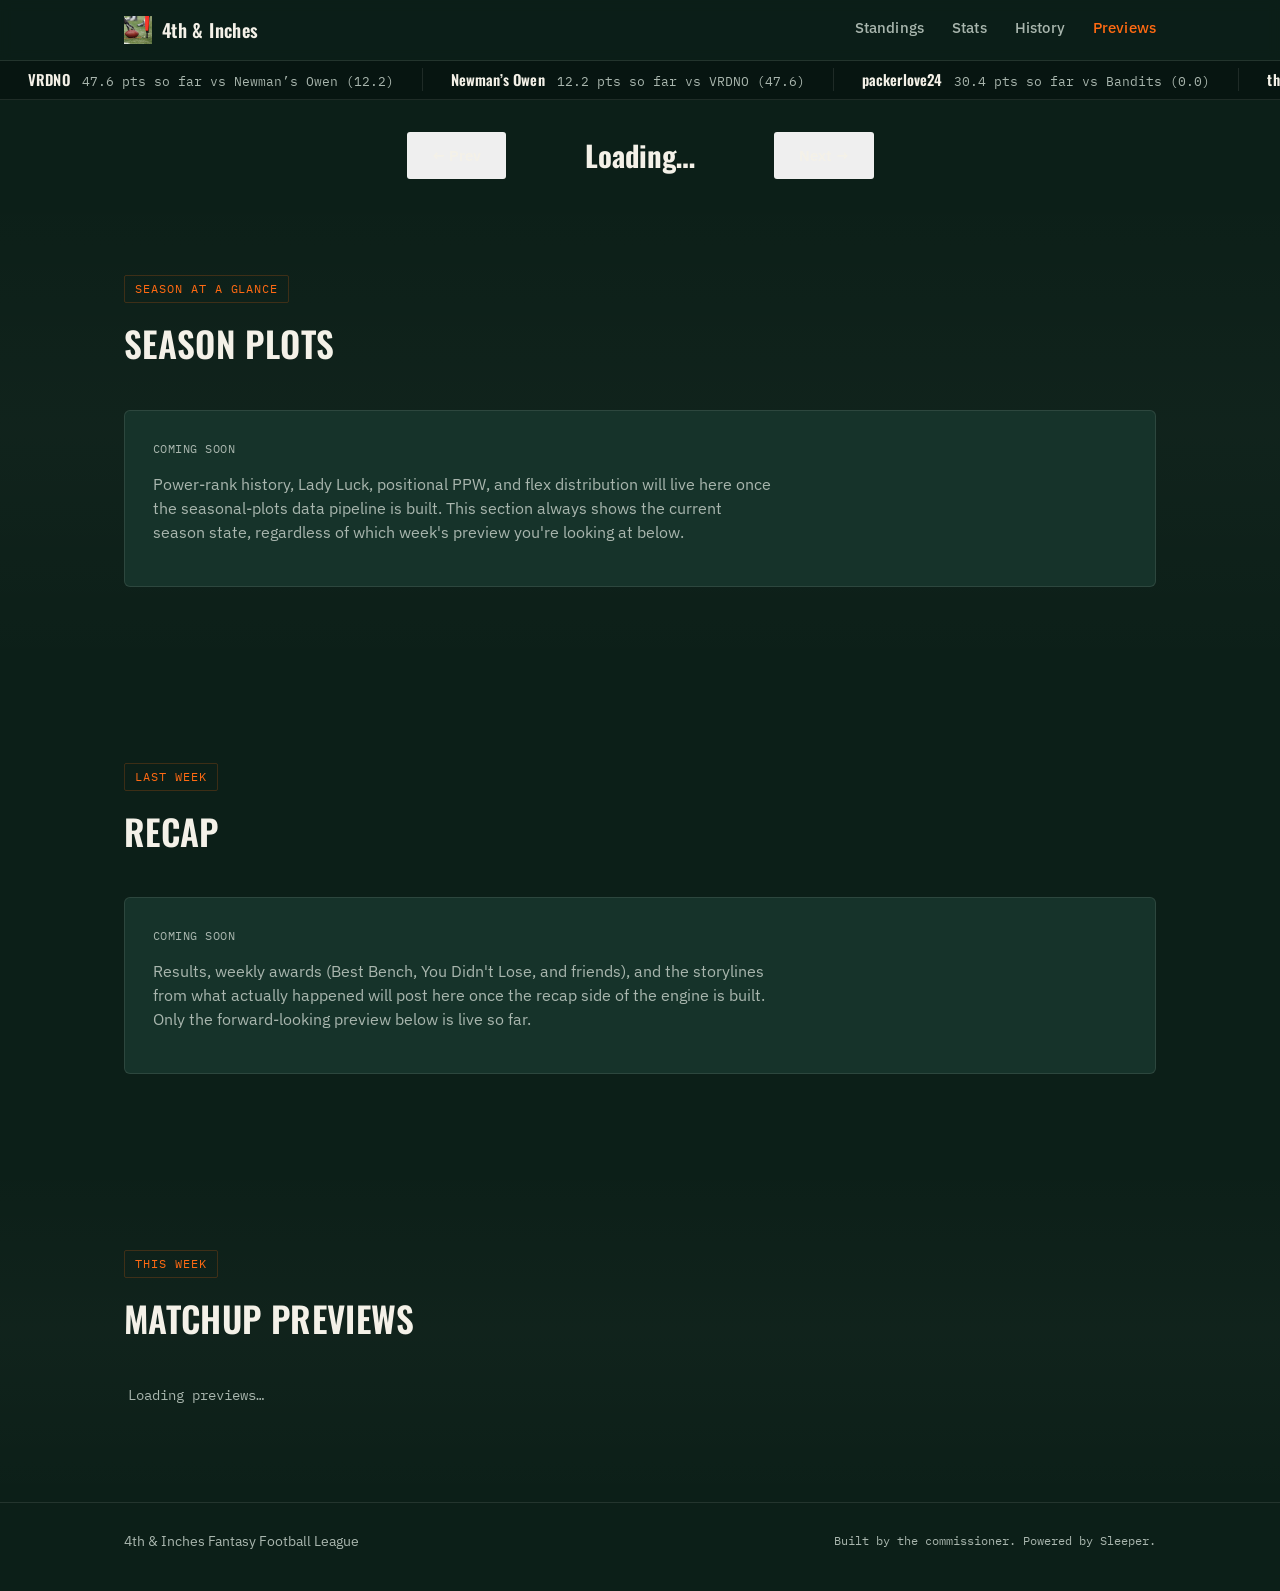
==== recaps.html @ 7edda004 "Add files via upload" ====
<!DOCTYPE html>
<html lang="en">
<head>
<meta charset="UTF-8">
<meta name="viewport" content="width=device-width, initial-scale=1.0">
<title>Recaps & Previews — 4th and Inches</title>
<meta name="description" content="Weekly matchup previews for the 4th and Inches fantasy football league.">
<link rel="preconnect" href="https://fonts.googleapis.com">
<link rel="preconnect" href="https://fonts.gstatic.com" crossorigin>
<link href="https://fonts.googleapis.com/css2?family=Oswald:wght@500;600;700&family=IBM+Plex+Sans:wght@400;500;600&family=IBM+Plex+Mono:wght@400;500;600&display=swap" rel="stylesheet">
<link rel="stylesheet" href="style.css">
</head>
<body>

<div class="sticky-top">
  <header class="site-header">
    <div class="wrap header-row">
      <a class="wordmark" href="index.html">
        <img src="assets/logo.png" alt="4th and Inches logo" class="logo" onerror="this.style.display='none'">
        <span>4th &amp; Inches</span>
      </a>
      <nav class="primary-nav">
        <a href="index.html#standings">Standings</a>
        <a href="index.html#stats">Stats</a>
        <a href="index.html#history">History</a>
        <a href="recaps.html" class="nav-current">Previews</a>
      </nav>
    </div>
  </header>

  <div class="feed-ticker" id="feed-ticker" aria-label="Live league feed">
    <div class="feed-ticker-track" id="feed-ticker-track">
      <span class="feed-ticker-loading">Loading feed&hellip;</span>
    </div>
  </div>
</div>

<main id="top">

  <!-- WEEK NAV -->
  <section class="block recap-hero">
    <div class="wrap">
      <div class="week-nav">
        <button class="btn btn-ghost" id="prev-week-btn" type="button">&larr; Prev</button>
        <h1 id="week-heading">Loading&hellip;</h1>
        <button class="btn btn-ghost" id="next-week-btn" type="button">Next &rarr;</button>
      </div>
    </div>
  </section>

  <!-- SEASON AT A GLANCE (plots) -->
  <section id="season-plots" class="block block-alt">
    <div class="wrap">
      <div class="section-head">
        <span class="down-tag">SEASON AT A GLANCE</span>
        <h2>Season Plots</h2>
      </div>
      <div class="card placeholder-card">
        <p class="placeholder-kicker">Coming soon</p>
        <p>Power-rank history, Lady Luck, positional PPW, and flex distribution will live here once the seasonal-plots data pipeline is built. This section always shows the current season state, regardless of which week's preview you're looking at below.</p>
      </div>
    </div>
  </section>

  <!-- RECAP (last week) -->
  <section id="recap" class="block">
    <div class="wrap">
      <div class="section-head">
        <span class="down-tag">LAST WEEK</span>
        <h2>Recap</h2>
      </div>
      <div class="card placeholder-card">
        <p class="placeholder-kicker">Coming soon</p>
        <p>Results, weekly awards (Best Bench, You Didn't Lose, and friends), and the storylines from what actually happened will post here once the recap side of the engine is built. Only the forward-looking preview below is live so far.</p>
      </div>
    </div>
  </section>

  <!-- PREVIEW (this week) -->
  <section id="preview" class="block block-alt">
    <div class="wrap">
      <div class="section-head">
        <span class="down-tag">THIS WEEK</span>
        <h2>Matchup Previews</h2>
      </div>
      <div id="preview-list">
        <p class="loading-msg">Loading previews&hellip;</p>
      </div>
    </div>
  </section>

</main>

<footer class="site-footer">
  <div class="wrap footer-row">
    <span>4th &amp; Inches Fantasy Football League</span>
    <span class="footer-dim">Built by the commissioner. Powered by Sleeper.</span>
  </div>
</footer>

<script src="script.js"></script>
<script src="recaps.js"></script>
</body>
</html>
---- style.css ----
/* ---------------------------------------------------
   4th & Inches — design tokens
   Field at dusk + hi-vis chain marker + brass trophy accent
--------------------------------------------------- */
:root {
  --field:       #0c1f18;
  --field-light: #16332a;
  --field-line:  rgba(244, 241, 232, 0.10);
  --chalk:       #f4f1e8;
  --chalk-dim:   #a9b6ae;
  --marker:      #ff6a13;
  --marker-dim:  #ff6a1333;
  --brass:       #c9a227;

  --font-display: "Oswald", sans-serif;
  --font-body:    "IBM Plex Sans", sans-serif;
  --font-mono:    "IBM Plex Mono", monospace;

  --wrap: 1080px;
}

* { box-sizing: border-box; }

html { scroll-behavior: smooth; }

@media (prefers-reduced-motion: reduce) {
  html { scroll-behavior: auto; }
  * { animation-duration: 0.001ms !important; animation-iteration-count: 1 !important; transition-duration: 0.001ms !important; }
}

body {
  margin: 0;
  background: var(--field);
  color: var(--chalk);
  font-family: var(--font-body);
  line-height: 1.5;
  -webkit-font-smoothing: antialiased;
}

a { color: inherit; }

.wrap {
  max-width: var(--wrap);
  margin: 0 auto;
  padding: 0 24px;
}

/* ---------- header ---------- */
.sticky-top {
  position: sticky;
  top: 0;
  z-index: 10;
}

.site-header {
  background: rgba(12, 31, 24, 0.88);
  backdrop-filter: blur(6px);
  border-bottom: 1px solid var(--field-line);
}

.feed-ticker {
  background: rgba(8, 22, 17, 0.95);
  backdrop-filter: blur(6px);
  border-bottom: 1px solid var(--field-line);
  overflow: hidden;
  white-space: nowrap;
  padding: 7px 0;
}

.feed-ticker-track {
  display: inline-flex;
  align-items: center;
  animation: feed-ticker-scroll var(--ticker-duration, 40s) linear infinite;
  will-change: transform;
}

.feed-ticker:hover .feed-ticker-track {
  animation-play-state: paused;
}

@keyframes feed-ticker-scroll {
  from { transform: translateX(0); }
  to   { transform: translateX(-50%); }
}

.feed-ticker-item {
  display: inline-block;
  font-family: var(--font-mono);
  font-size: 0.8rem;
  color: var(--chalk-dim);
  padding: 0 28px;
  border-right: 1px solid var(--field-line);
}

.feed-ticker-item .feed-pos {
  font-size: 0.66rem;
  padding: 0 4px;
  margin: 0 3px;
}

.feed-ticker-item .feed-team {
  font-family: var(--font-display);
  font-weight: 600;
  color: var(--chalk);
  margin-right: 4px;
}

.feed-ticker-item .feed-faab,
.feed-ticker-item .feed-remark {
  margin-left: 6px;
}

.feed-ticker-loading {
  font-family: var(--font-mono);
  font-size: 0.8rem;
  color: var(--chalk-dim);
  padding: 0 28px;
}

.header-row {
  display: flex;
  align-items: center;
  justify-content: space-between;
  padding-top: 16px;
  padding-bottom: 16px;
}

.wordmark {
  display: flex;
  align-items: center;
  gap: 10px;
  font-family: var(--font-display);
  font-weight: 600;
  font-size: 1.15rem;
  letter-spacing: 0.02em;
  text-decoration: none;
  color: var(--chalk);
}

.logo {
  height: 28px;
  width: auto;
  display: block;
}

.primary-nav {
  display: flex;
  gap: 28px;
}

.primary-nav a {
  text-decoration: none;
  color: var(--chalk-dim);
  font-size: 0.92rem;
  font-weight: 500;
  letter-spacing: 0.01em;
  position: relative;
  padding-bottom: 4px;
  transition: color 0.15s ease;
}

.primary-nav a:hover { color: var(--chalk); }

.primary-nav a::after {
  content: "";
  position: absolute;
  left: 0;
  bottom: 0;
  width: 0;
  height: 2px;
  background: var(--marker);
  transition: width 0.2s ease;
}

.primary-nav a:hover::after { width: 100%; }

/* ---------- hero ---------- */
.hero {
  padding-top: 96px;
  padding-bottom: 0;
  position: relative;
  background:
    radial-gradient(ellipse 900px 500px at 15% -10%, var(--field-light) 0%, transparent 60%);
}

.hero-inner {
  padding-bottom: 72px;
}

.eyebrow {
  font-family: var(--font-mono);
  font-size: 0.8rem;
  letter-spacing: 0.08em;
  text-transform: uppercase;
  color: var(--marker);
  margin: 0 0 20px;
}

.hero-title {
  font-family: var(--font-display);
  font-weight: 700;
  text-transform: uppercase;
  font-size: clamp(2.6rem, 6vw, 5rem);
  line-height: 1.02;
  letter-spacing: 0.005em;
  margin: 0 0 28px;
  max-width: 11ch;
}

.hero-sub {
  max-width: 46ch;
  font-size: 1.08rem;
  color: var(--chalk-dim);
  margin: 0 0 36px;
}

.hero-actions {
  display: flex;
  gap: 14px;
  flex-wrap: wrap;
}

.btn {
  display: inline-block;
  font-family: var(--font-body);
  font-weight: 600;
  font-size: 0.92rem;
  text-decoration: none;
  padding: 13px 24px;
  border-radius: 3px;
  transition: transform 0.15s ease, background 0.15s ease, border-color 0.15s ease;
}

.btn-primary {
  background: var(--marker);
  color: #14140f;
}

.btn-primary:hover {
  transform: translateY(-1px);
  background: #ff7c30;
}

.btn-ghost {
  border: 1px solid var(--field-line);
  color: var(--chalk);
}

.btn-ghost:hover {
  border-color: var(--marker);
}

/* ---------- signature: the measuring chain ---------- */
.chain {
  padding: 0 0 0;
  border-top: 1px solid var(--field-line);
}

.chain-track {
  position: relative;
  height: 64px;
  max-width: var(--wrap);
  margin: 0 auto;
  padding: 0 24px;
}

.chain-track::before {
  content: "";
  position: absolute;
  left: 24px;
  right: 24px;
  top: 32px;
  height: 1px;
  background: var(--field-line);
}

.chain-fill {
  position: absolute;
  left: 24px;
  top: 32px;
  height: 1px;
  background: var(--marker);
  width: 0%;
  animation: chainPull 1.4s cubic-bezier(.2,.7,.2,1) 0.2s forwards;
}

@keyframes chainPull {
  to { width: 76%; }
}

.chain-tick {
  position: absolute;
  top: 24px;
  width: 1px;
  height: 16px;
  background: var(--field-line);
  transform: translateX(-24px);
}

.chain-marker {
  position: absolute;
  top: 14px;
  transform: translate(calc(-24px - 50%), 0);
  display: flex;
  flex-direction: column;
  align-items: center;
}

.chain-marker::before {
  content: "";
  width: 9px;
  height: 9px;
  border-radius: 50%;
  background: var(--marker);
  box-shadow: 0 0 0 4px var(--marker-dim);
}

.chain-marker-label {
  margin-top: 8px;
  font-family: var(--font-mono);
  font-size: 0.68rem;
  letter-spacing: 0.06em;
  color: var(--marker);
  white-space: nowrap;
}

/* ---------- vitals strip ---------- */
.vitals {
  border-top: 1px solid var(--field-line);
  border-bottom: 1px solid var(--field-line);
  background: var(--field-light);
}

.vitals-grid {
  display: grid;
  grid-template-columns: repeat(4, 1fr);
  gap: 24px;
  padding: 40px 24px;
  text-align: center;
}

.vital {
  display: flex;
  flex-direction: column;
  gap: 6px;
}

.vital-num {
  font-family: var(--font-display);
  font-size: clamp(1.8rem, 4vw, 2.6rem);
  font-weight: 600;
  color: var(--brass);
}

.vital-label {
  font-family: var(--font-mono);
  font-size: 0.72rem;
  letter-spacing: 0.08em;
  text-transform: uppercase;
  color: var(--chalk-dim);
}

/* ---------- section blocks ---------- */
.block {
  padding: 88px 0;
}

.block-alt {
  background: linear-gradient(180deg, transparent, rgba(244,241,232,0.02), transparent);
}

.section-head {
  margin-bottom: 40px;
}

.down-tag {
  display: inline-block;
  font-family: var(--font-mono);
  font-size: 0.75rem;
  letter-spacing: 0.08em;
  color: var(--marker);
  border: 1px solid var(--marker-dim);
  padding: 4px 10px;
  border-radius: 2px;
  margin-bottom: 14px;
}

.section-head h2 {
  font-family: var(--font-display);
  font-weight: 600;
  text-transform: uppercase;
  font-size: clamp(1.6rem, 3vw, 2.2rem);
  margin: 0;
  letter-spacing: 0.01em;
}

.card {
  background: var(--field-light);
  border: 1px solid var(--field-line);
  border-radius: 6px;
  padding: 28px;
}

.placeholder-card p {
  color: var(--chalk-dim);
  margin: 0 0 14px;
  max-width: 62ch;
}

.placeholder-kicker {
  font-family: var(--font-mono);
  font-size: 0.78rem;
  letter-spacing: 0.04em;
  color: var(--brass);
  margin: 0 0 12px;
  text-transform: uppercase;
}

.snippet {
  display: inline-block;
  font-family: var(--font-mono);
  font-size: 0.82rem;
  background: rgba(0,0,0,0.25);
  border: 1px solid var(--field-line);
  padding: 8px 12px;
  border-radius: 4px;
  color: var(--chalk-dim);
}

.stat-grid {
  display: grid;
  grid-template-columns: repeat(4, 1fr);
  gap: 16px;
}

.stat-grid .card {
  padding: 22px;
}

.placeholder-value {
  font-family: var(--font-mono);
  font-size: 1.4rem;
  color: var(--chalk-dim);
  margin: 0;
}

.stat-list {
  margin: 0;
  padding-left: 1.4em;
  display: flex;
  flex-direction: column;
  gap: 8px;
}

.stat-list li {
  font-size: 0.86rem;
  line-height: 1.4;
  color: var(--chalk-dim);
  font-family: var(--font-mono);
}

.stat-list li::marker {
  color: var(--brass);
  font-weight: 600;
}

.stat-headline {
  color: var(--chalk);
  font-weight: 700;
}

.stat-list-loading {
  list-style: none;
  color: var(--chalk-dim);
}

.stat-list-plain {
  list-style: none;
  padding-left: 0;
}

.hint {
  margin-top: 24px;
  font-size: 0.9rem;
  color: var(--chalk-dim);
}

.ticker-card {
  margin-top: 16px;
}

.ticker-head {
  display: flex;
  align-items: flex-start;
  justify-content: space-between;
  gap: 16px;
}

.ticker-head .placeholder-kicker {
  margin-bottom: 0;
}

/* ---------- play clock (fact ticker countdown) ---------- */
.play-clock {
  display: flex;
  flex-direction: column;
  align-items: flex-end;
  gap: 6px;
  flex-shrink: 0;
  padding-top: 1px;
}

.play-clock-digit {
  font-family: var(--font-mono);
  font-weight: 700;
  font-size: 1rem;
  line-height: 1;
  color: var(--marker);
  background: rgba(0, 0, 0, 0.35);
  border: 1px solid var(--marker-dim);
  border-radius: 4px;
  padding: 4px 9px;
  min-width: 1.4em;
  text-align: center;
  font-variant-numeric: tabular-nums;
  text-shadow: 0 0 8px var(--marker-dim);
  transition: transform 0.15s ease, box-shadow 0.15s ease, color 0.15s ease, border-color 0.15s ease;
}

.play-clock-bar-track {
  width: 56px;
  height: 3px;
  border-radius: 2px;
  background: var(--field-line);
  overflow: hidden;
}

.play-clock-bar-fill {
  display: block;
  height: 100%;
  width: 100%;
  background: var(--marker);
  transform-origin: left center;
  transform: scaleX(1);
}

/* brief "snap" flash the instant the clock hits zero */
.play-clock.is-kicking .play-clock-digit {
  transform: translateY(-2px) scale(1.1);
  box-shadow: 0 0 14px var(--marker);
  color: var(--brass);
  border-color: var(--brass);
}

@media (prefers-reduced-motion: reduce) {
  .play-clock-bar-fill { transition: none !important; }
  .play-clock-digit { transition: none !important; }
}

.ticker-text {
  min-height: 3.2em;
  margin: 0;
  font-size: 1rem;
  line-height: 1.5;
  color: var(--chalk);
  opacity: 1;
  transform: translateY(0);
  transition: opacity 0.35s ease, transform 0.35s ease;
}

.ticker-text.is-swapping {
  opacity: 0;
  transform: translateY(6px);
}

/* ---------- live feed (shared name/position/badge styles; layout now
   handled by the ticker rules above the header CSS) ---------- */
.feed-team {
  font-family: var(--font-display);
  font-weight: 600;
  font-size: 0.92rem;
  letter-spacing: 0.01em;
}

.feed-pos {
  font-family: var(--font-mono);
  font-size: 0.68rem;
  letter-spacing: 0.03em;
  color: var(--brass);
  border: 1px solid var(--field-line);
  border-radius: 2px;
  padding: 1px 5px;
  margin-right: 4px;
}

.feed-faab {
  font-family: var(--font-mono);
  font-size: 0.78rem;
  color: var(--marker);
  margin-left: 4px;
}

.feed-remark {
  display: inline-block;
  font-family: var(--font-mono);
  font-size: 0.68rem;
  letter-spacing: 0.03em;
  text-transform: uppercase;
  border-radius: 2px;
  padding: 1px 6px;
  margin-left: 6px;
  border: 1px solid var(--field-line);
  color: var(--chalk-dim);
}

/* ---------- lifetime standings ---------- */
.lifetime-card {
  margin-top: 16px;
  padding: 24px;
  overflow-x: auto;
}

.lifetime-head {
  display: flex;
  align-items: center;
  justify-content: space-between;
  gap: 16px;
  flex-wrap: wrap;
  margin-bottom: 12px;
}

.lifetime-head .placeholder-kicker {
  margin-bottom: 0;
}

.lifetime-toggle {
  display: flex;
  align-items: center;
  gap: 8px;
  cursor: pointer;
  user-select: none;
  flex-shrink: 0;
}

.lifetime-toggle input {
  position: absolute;
  opacity: 0;
  width: 0;
  height: 0;
}

.lifetime-toggle-track {
  width: 34px;
  height: 18px;
  border-radius: 10px;
  background: var(--field-line);
  position: relative;
  transition: background 0.2s ease;
  flex-shrink: 0;
}

.lifetime-toggle-thumb {
  position: absolute;
  top: 2px;
  left: 2px;
  width: 14px;
  height: 14px;
  border-radius: 50%;
  background: var(--chalk-dim);
  transition: transform 0.2s ease, background 0.2s ease;
}

.lifetime-toggle input:checked ~ .lifetime-toggle-track {
  background: var(--marker-dim);
}

.lifetime-toggle input:checked ~ .lifetime-toggle-track .lifetime-toggle-thumb {
  transform: translateX(16px);
  background: var(--marker);
}

.lifetime-toggle-label {
  font-family: var(--font-mono);
  font-size: 0.72rem;
  letter-spacing: 0.04em;
  text-transform: uppercase;
  color: var(--chalk-dim);
}

.lifetime-real-table {
  width: 100%;
  border-collapse: collapse;
  min-width: 1080px;
}

.lifetime-real-table thead th {
  text-align: left;
  font-family: var(--font-mono);
  font-size: 0.66rem;
  letter-spacing: 0.05em;
  text-transform: uppercase;
  color: var(--chalk-dim);
  padding: 8px 10px;
  border-bottom: 1px solid var(--field-line);
  white-space: nowrap;
  cursor: pointer;
  user-select: none;
  transition: color 0.15s ease;
}

.lifetime-real-table thead th:hover {
  color: var(--chalk);
}

.lifetime-real-table thead th.lifetime-sorted {
  color: var(--marker);
}

.lifetime-real-table tbody tr {
  border-bottom: 1px solid var(--field-line);
  transition: background 0.15s ease;
}

.lifetime-real-table tbody tr:hover {
  background: rgba(244, 241, 232, 0.03);
}

.lifetime-real-table td {
  padding: 10px;
  vertical-align: top;
  font-size: 0.84rem;
  white-space: nowrap;
}

.lifetime-numeric {
  font-family: var(--font-mono);
}

.lifetime-trophy {
  letter-spacing: 1px;
}

.lifetime-inactive td {
  color: var(--chalk-dim);
}

.streak-W {
  color: var(--marker);
  font-weight: 600;
}

.streak-L {
  color: var(--chalk-dim);
}

/* ---------- championship history table ---------- */
.champs-card {
  padding: 24px;
  overflow-x: auto;
}

.loading-msg {
  color: var(--chalk-dim);
  font-family: var(--font-mono);
  font-size: 0.88rem;
  margin: 8px 4px;
}

.champs-real-table {
  width: 100%;
  border-collapse: collapse;
  min-width: 560px;
}

.champs-real-table thead th {
  text-align: left;
  font-family: var(--font-mono);
  font-size: 0.72rem;
  letter-spacing: 0.06em;
  text-transform: uppercase;
  color: var(--chalk-dim);
  padding: 10px 14px;
  border-bottom: 1px solid var(--field-line);
}

.champs-real-table tbody tr {
  border-bottom: 1px solid var(--field-line);
  transition: background 0.15s ease;
}

.champs-real-table tbody tr:hover {
  background: rgba(244, 241, 232, 0.03);
}

.champs-real-table td {
  padding: 14px;
  vertical-align: top;
}

.champs-season {
  font-family: var(--font-display);
  font-weight: 600;
  font-size: 1.05rem;
  color: var(--brass);
  white-space: nowrap;
}

.champs-cell {
  min-width: 150px;
}

.champs-place-icon {
  margin-right: 6px;
}

.champs-team {
  font-weight: 500;
}

.champs-manager {
  display: block;
  font-family: var(--font-mono);
  font-size: 0.76rem;
  color: var(--chalk-dim);
  margin-top: 2px;
}

/* ---------- live standings table ---------- */
.standings-card {
  padding: 24px;
  overflow-x: auto;
}

.standings-note {
  color: var(--marker);
  margin-bottom: 16px;
}

.standings-real-table {
  width: 100%;
  border-collapse: collapse;
  min-width: 920px;
}

.standings-real-table thead th {
  text-align: left;
  font-family: var(--font-mono);
  font-size: 0.72rem;
  letter-spacing: 0.06em;
  text-transform: uppercase;
  color: var(--chalk-dim);
  padding: 10px 14px;
  border-bottom: 1px solid var(--field-line);
  cursor: pointer;
  user-select: none;
  transition: color 0.15s ease;
}

.standings-real-table thead th:hover {
  color: var(--chalk);
}

.standings-real-table thead th.standings-sorted {
  color: var(--marker);
}

.standings-real-table tbody tr {
  border-bottom: 1px solid var(--field-line);
  transition: background 0.15s ease;
}

.standings-real-table tbody tr:hover {
  background: rgba(244, 241, 232, 0.03);
}

.standings-real-table td {
  padding: 14px;
  vertical-align: top;
}

.standings-rank {
  font-family: var(--font-display);
  font-weight: 600;
  color: var(--brass);
}

.standings-team {
  font-weight: 500;
  display: block;
}

.standings-team-cell {
  display: flex;
  align-items: center;
  gap: 10px;
}

.standings-team-text {
  display: flex;
  flex-direction: column;
}

.standings-avatar {
  width: 28px;
  height: 28px;
  border-radius: 50%;
  object-fit: cover;
  flex-shrink: 0;
  background: var(--field);
  border: 1px solid var(--field-line);
}

.standings-avatar-empty {
  display: inline-block;
  background: var(--field);
  border: 1px solid var(--field-line);
}

.standings-manager {
  display: block;
  font-family: var(--font-mono);
  font-size: 0.76rem;
  color: var(--chalk-dim);
  margin-top: 2px;
}

.standings-record,
.standings-pts {
  font-family: var(--font-mono);
  white-space: nowrap;
}

/* ---------- footer ---------- */
.site-footer {
  border-top: 1px solid var(--field-line);
  padding: 28px 0 40px;
}

.footer-row {
  display: flex;
  justify-content: space-between;
  flex-wrap: wrap;
  gap: 8px;
  font-size: 0.85rem;
  color: var(--chalk-dim);
}

.footer-dim {
  font-family: var(--font-mono);
  font-size: 0.78rem;
}

/* ---------- responsive ---------- */
@media (max-width: 720px) {
  .primary-nav { display: none; }
  .vitals-grid { grid-template-columns: repeat(2, 1fr); }
  .stat-grid { grid-template-columns: repeat(2, 1fr); }
  .chain-marker-label { display: none; }
}

/* ---------- recaps.html ---------- */
.primary-nav a.nav-current {
  color: var(--marker);
}

.recap-hero {
  padding-top: 32px;
  padding-bottom: 8px;
}

.week-nav {
  display: flex;
  align-items: center;
  justify-content: center;
  gap: 24px;
}

.week-nav h1 {
  font-family: var(--font-display);
  font-size: 1.8rem;
  margin: 0;
  min-width: 220px;
  text-align: center;
}

.preview-card {
  margin-bottom: 16px;
}

.preview-teams {
  font-family: var(--font-display);
  font-weight: 600;
  font-size: 1.05rem;
  margin: 0 0 8px;
}

.preview-vs {
  font-family: var(--font-mono);
  font-size: 0.78rem;
  color: var(--chalk-dim);
  margin: 0 6px;
}

.preview-text {
  font-size: 0.95rem;
  line-height: 1.6;
  color: var(--chalk-dim);
  margin: 0;
}
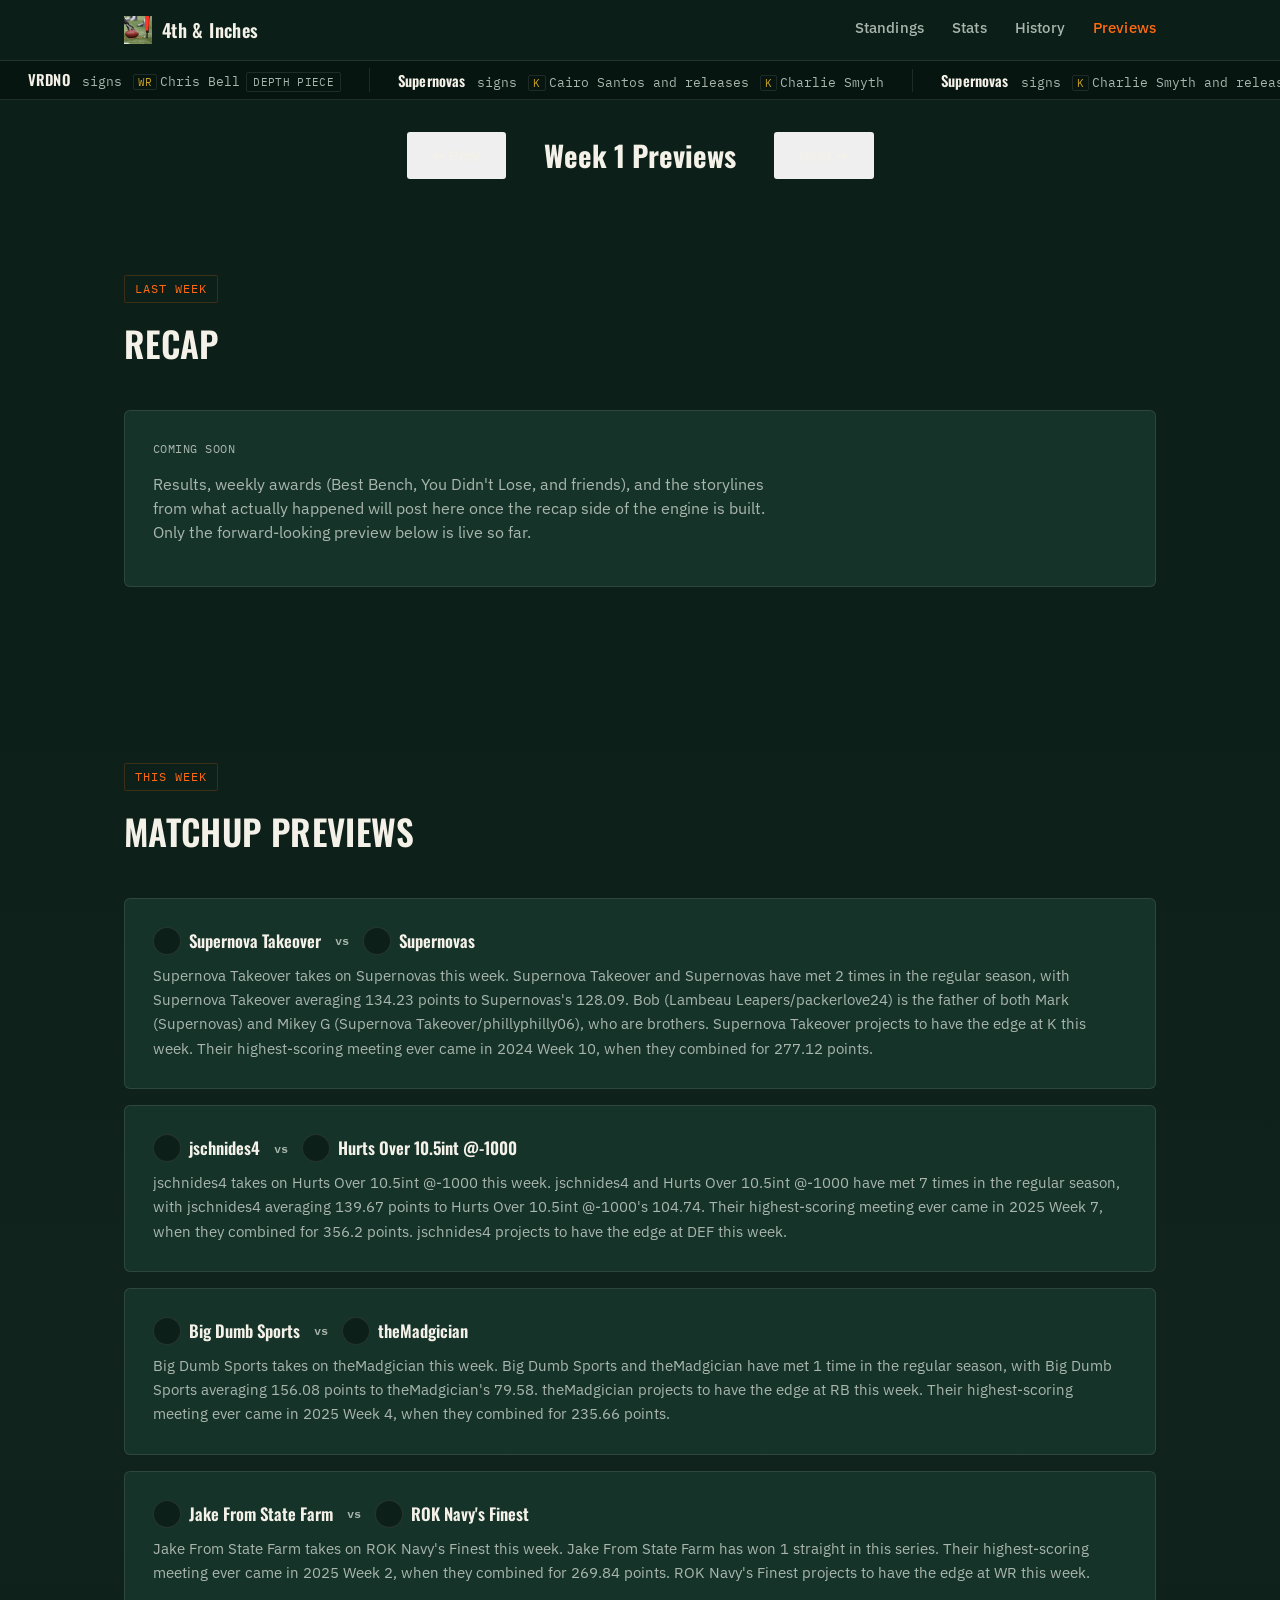
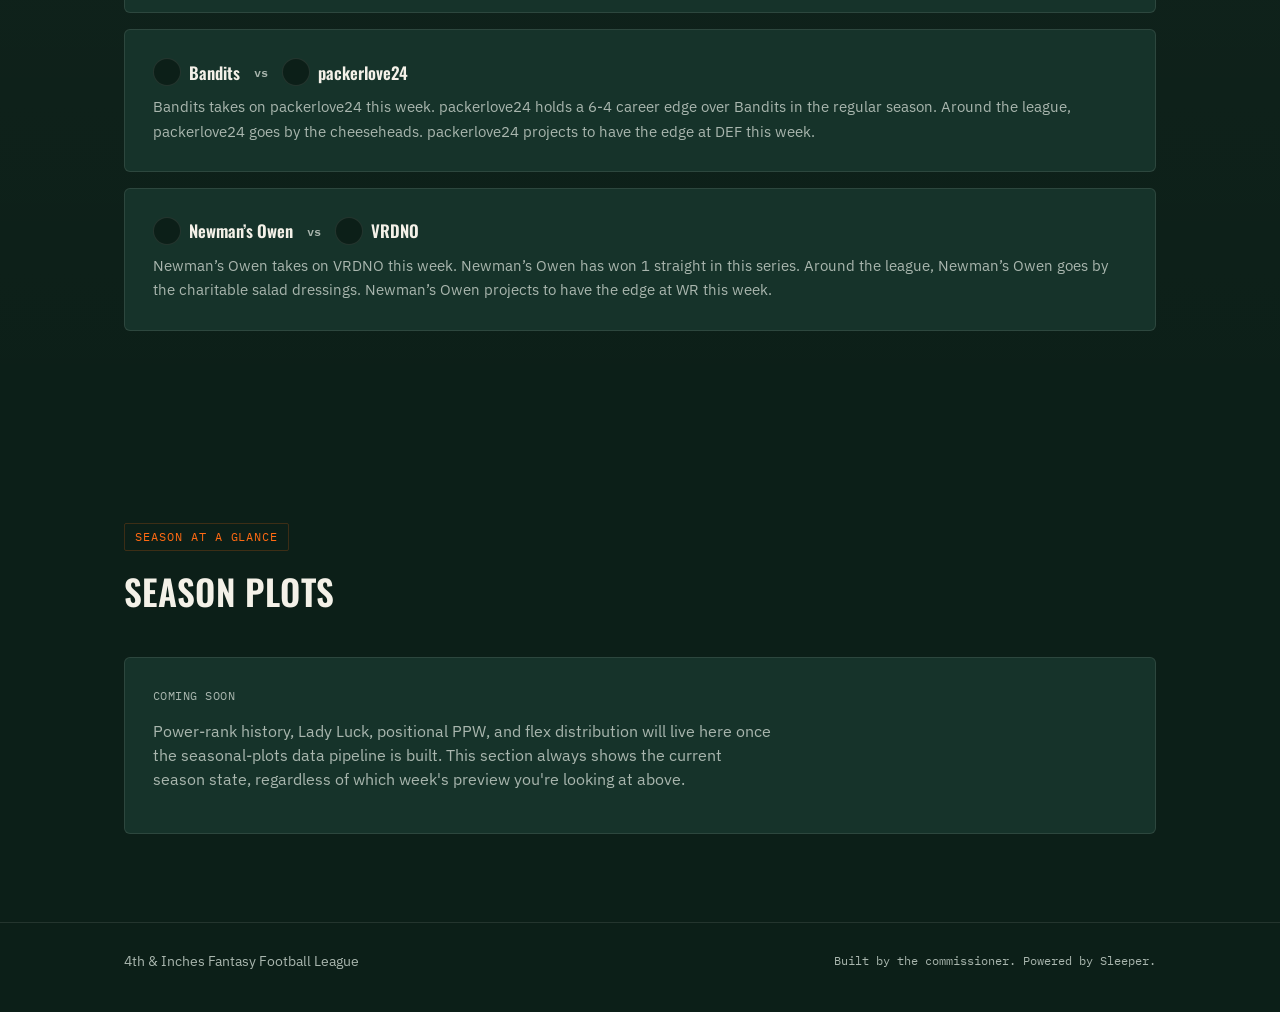
==== commit 3bc1516f: "Add files via upload" ====
--- a/recaps.html
+++ b/recaps.html
@@ -48,20 +48,6 @@
     </div>
   </section>
 
-  <!-- SEASON AT A GLANCE (plots) -->
-  <section id="season-plots" class="block block-alt">
-    <div class="wrap">
-      <div class="section-head">
-        <span class="down-tag">SEASON AT A GLANCE</span>
-        <h2>Season Plots</h2>
-      </div>
-      <div class="card placeholder-card">
-        <p class="placeholder-kicker">Coming soon</p>
-        <p>Power-rank history, Lady Luck, positional PPW, and flex distribution will live here once the seasonal-plots data pipeline is built. This section always shows the current season state, regardless of which week's preview you're looking at below.</p>
-      </div>
-    </div>
-  </section>
-
   <!-- RECAP (last week) -->
   <section id="recap" class="block">
     <div class="wrap">
@@ -89,6 +75,20 @@
     </div>
   </section>
 
+  <!-- SEASON AT A GLANCE (plots) -->
+  <section id="season-plots" class="block">
+    <div class="wrap">
+      <div class="section-head">
+        <span class="down-tag">SEASON AT A GLANCE</span>
+        <h2>Season Plots</h2>
+      </div>
+      <div class="card placeholder-card">
+        <p class="placeholder-kicker">Coming soon</p>
+        <p>Power-rank history, Lady Luck, positional PPW, and flex distribution will live here once the seasonal-plots data pipeline is built. This section always shows the current season state, regardless of which week's preview you're looking at above.</p>
+      </div>
+    </div>
+  </section>
+
 </main>
 
 <footer class="site-footer">
--- a/style.css
+++ b/style.css
@@ -952,7 +952,18 @@
 
 /* ---------- responsive ---------- */
 @media (max-width: 720px) {
-  .primary-nav { display: none; }
+  /* Was `.primary-nav { display: none; }` -- fine when the nav only
+     pointed to in-page anchors, but "Previews" is the sole route to a
+     whole separate page (recaps.html), so hiding it entirely on mobile
+     with no alternative was a real navigation dead-end, not just a
+     cosmetic gap. Wraps the nav onto its own row instead of hiding it. */
+  .header-row { flex-wrap: wrap; row-gap: 10px; }
+  .primary-nav {
+    width: 100%;
+    justify-content: center;
+    gap: 16px;
+  }
+  .primary-nav a { font-size: 0.82rem; }
   .vitals-grid { grid-template-columns: repeat(2, 1fr); }
   .stat-grid { grid-template-columns: repeat(2, 1fr); }
   .chain-marker-label { display: none; }
@@ -992,6 +1003,10 @@
   font-weight: 600;
   font-size: 1.05rem;
   margin: 0 0 8px;
+  display: flex;
+  align-items: center;
+  flex-wrap: wrap;
+  gap: 8px;
 }
 
 .preview-vs {
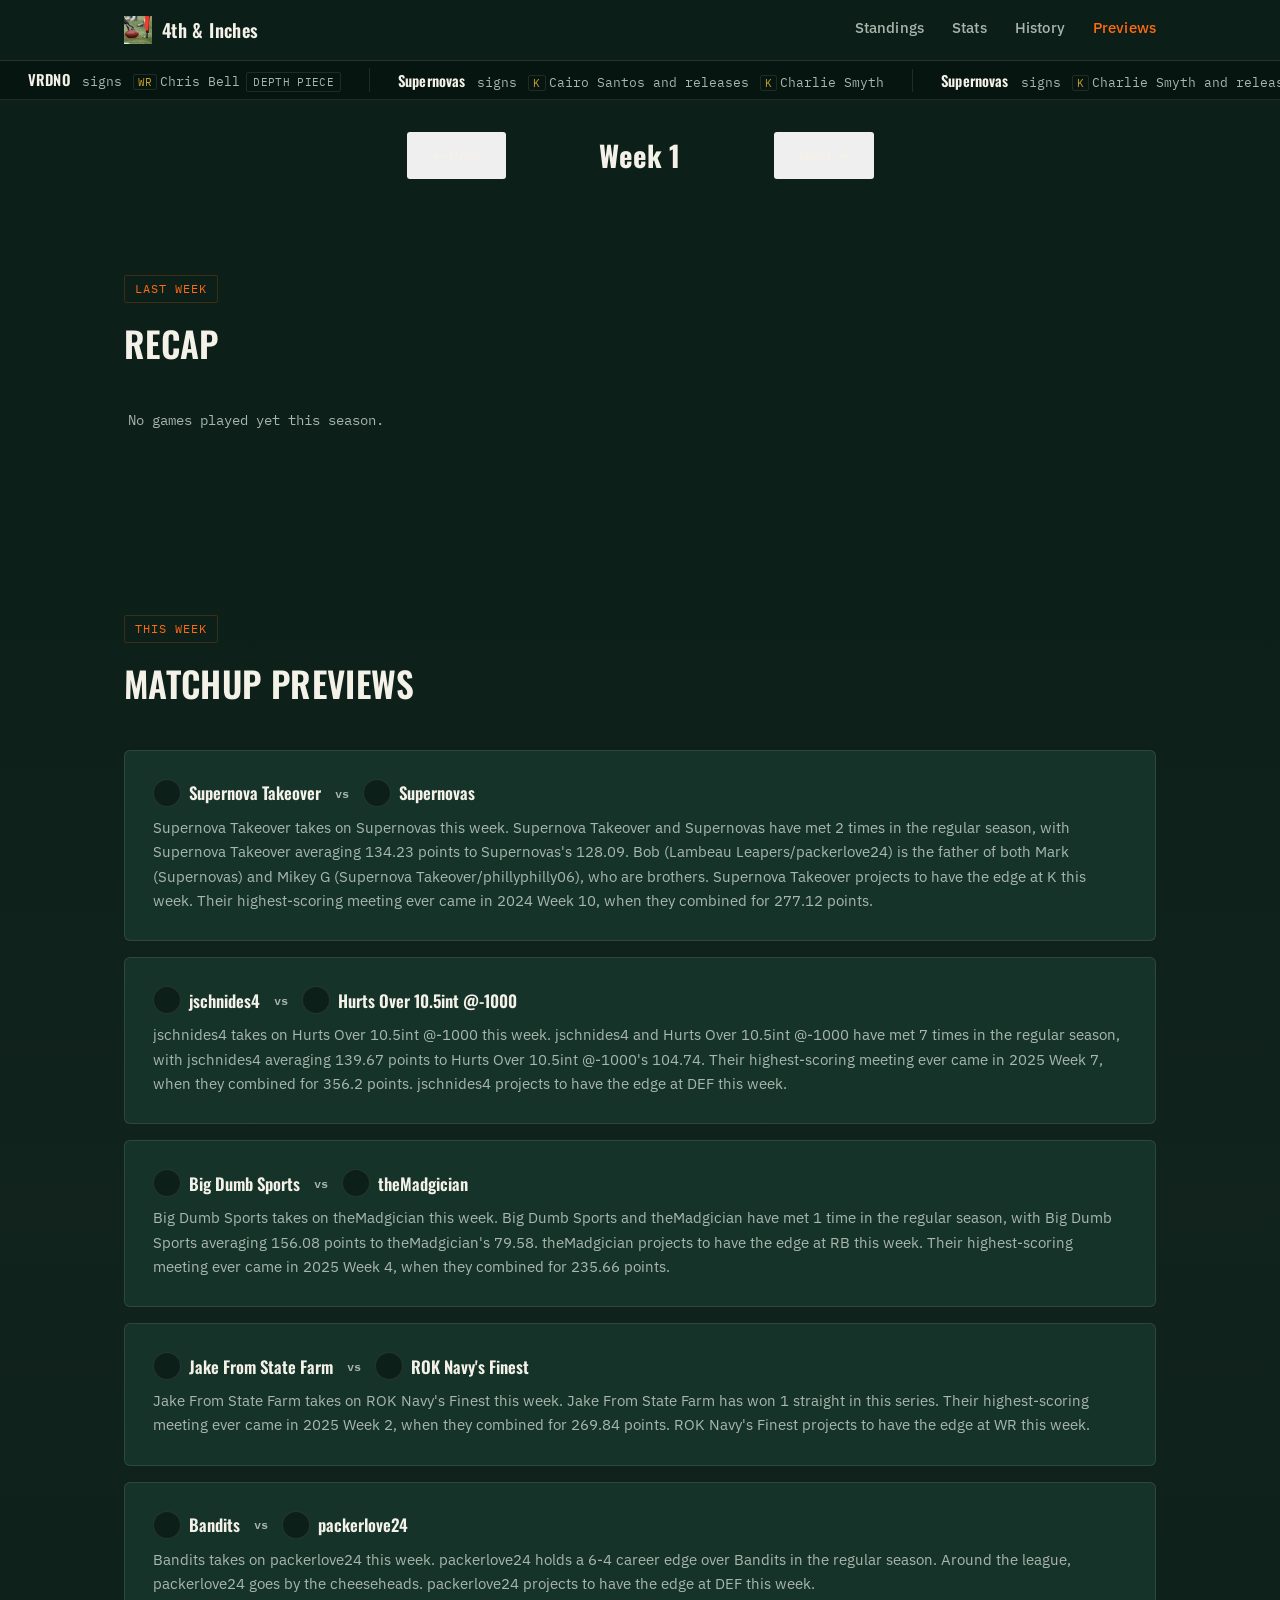
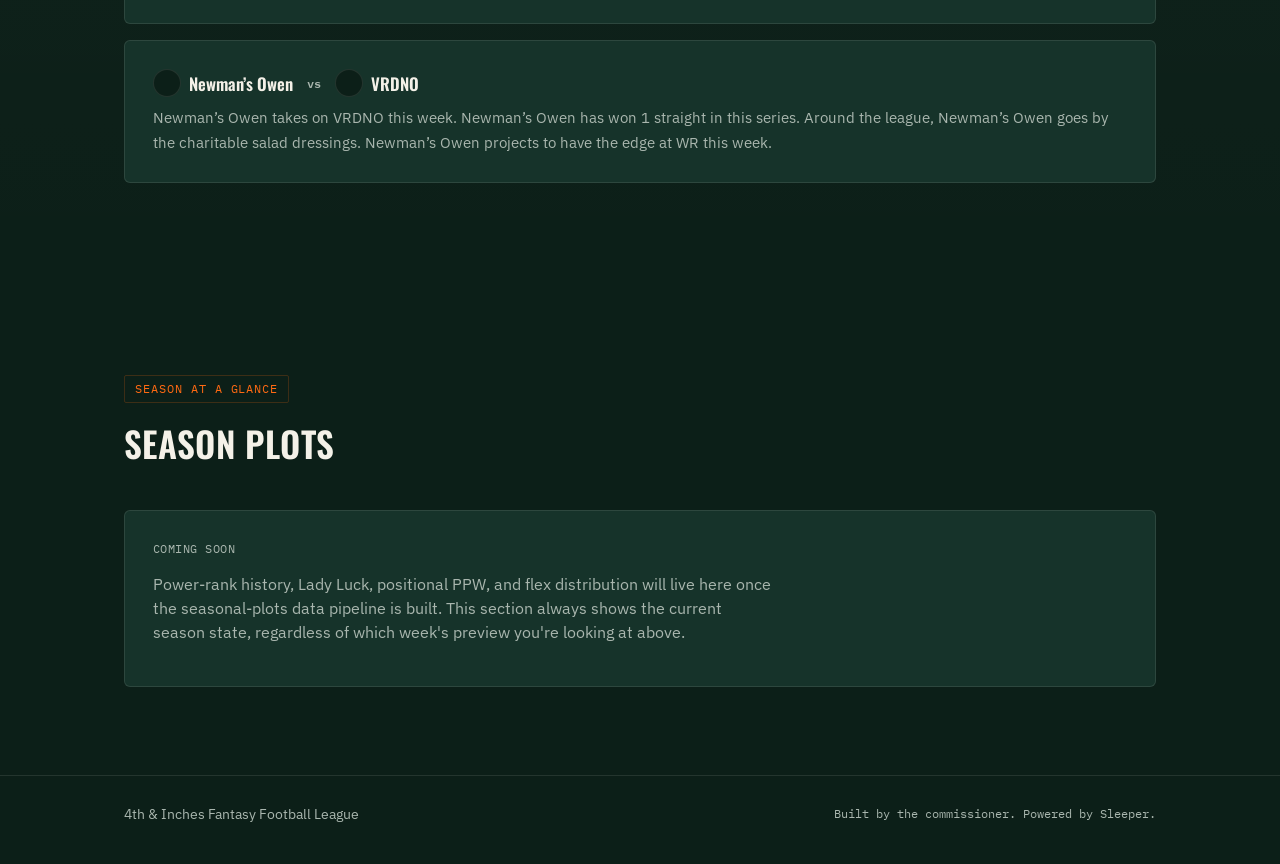
==== commit 10386067: "Add files via upload" ====
--- a/recaps.html
+++ b/recaps.html
@@ -55,9 +55,8 @@
         <span class="down-tag">LAST WEEK</span>
         <h2>Recap</h2>
       </div>
-      <div class="card placeholder-card">
-        <p class="placeholder-kicker">Coming soon</p>
-        <p>Results, weekly awards (Best Bench, You Didn't Lose, and friends), and the storylines from what actually happened will post here once the recap side of the engine is built. Only the forward-looking preview below is live so far.</p>
+      <div id="recap-list">
+        <p class="loading-msg">Loading recap&hellip;</p>
       </div>
     </div>
   </section>
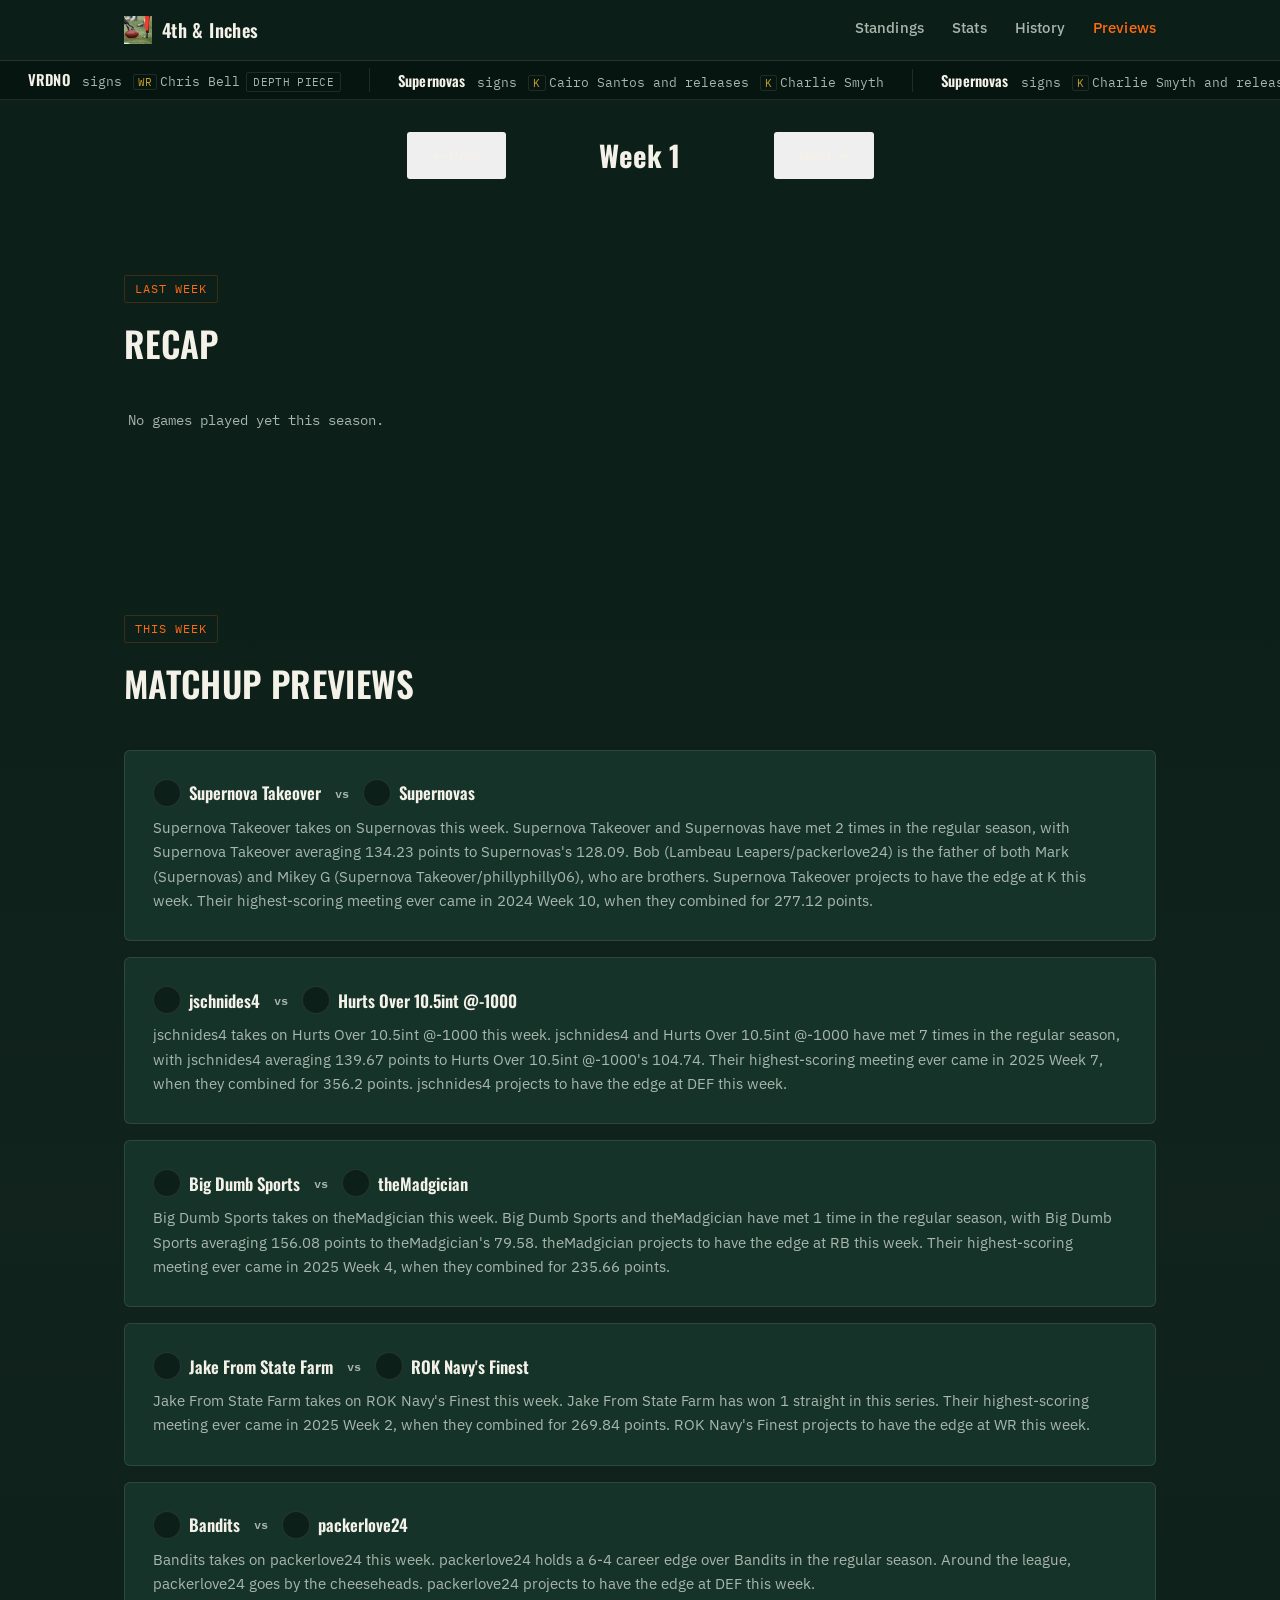
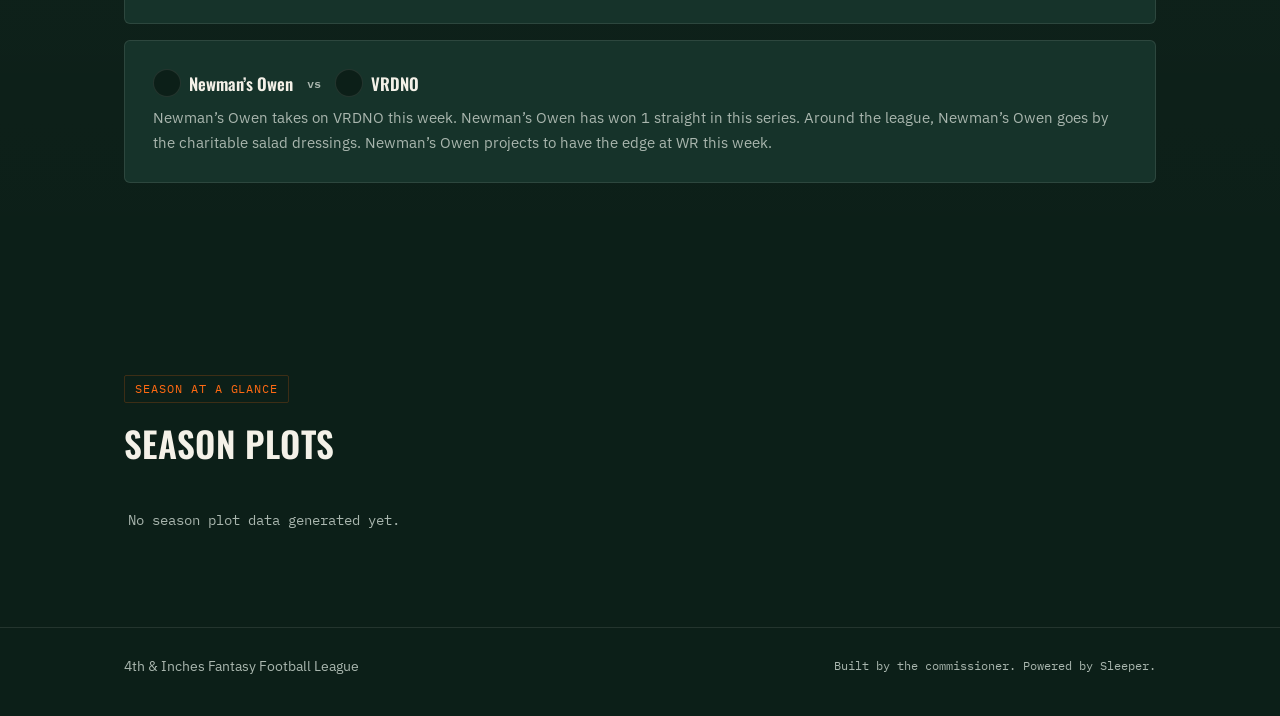
==== commit 894c59bb: "Add files via upload" ====
--- a/recaps.html
+++ b/recaps.html
@@ -81,9 +81,8 @@
         <span class="down-tag">SEASON AT A GLANCE</span>
         <h2>Season Plots</h2>
       </div>
-      <div class="card placeholder-card">
-        <p class="placeholder-kicker">Coming soon</p>
-        <p>Power-rank history, Lady Luck, positional PPW, and flex distribution will live here once the seasonal-plots data pipeline is built. This section always shows the current season state, regardless of which week's preview you're looking at above.</p>
+      <div id="season-plots-content">
+        <p class="loading-msg">Loading season plots&hellip;</p>
       </div>
     </div>
   </section>
--- a/style.css
+++ b/style.css
@@ -1022,3 +1022,175 @@
   color: var(--chalk-dim);
   margin: 0;
 }
+
+/* ---------- season plots charts ---------- */
+:root {
+  /* Two extra categorical accents for charts that need more than the
+     theme's two named accents (marker, brass) -- e.g. flex distribution
+     has up to 4 categories (QB/RB/WR/TE). --chart-1/2 just alias the
+     existing accents so every chart draws from one four-color list;
+     --chart-4 is the only genuinely new hue, a muted "turf" green kept
+     close to the field-at-dusk palette rather than an arbitrary color. */
+  --chart-1: var(--marker);
+  --chart-2: var(--brass);
+  --chart-3: var(--chalk-dim);
+  --chart-4: #6f9c86;
+}
+
+.season-plots-grid {
+  display: grid;
+  grid-template-columns: repeat(2, 1fr);
+  gap: 16px;
+}
+
+.chart-card-wide { grid-column: 1 / -1; }
+
+@media (max-width: 720px) {
+  .season-plots-grid { grid-template-columns: 1fr; }
+}
+
+.chart-card { overflow-x: auto; }
+
+.chart-title {
+  font-family: var(--font-display);
+  font-weight: 600;
+  font-size: 1.05rem;
+  margin: 0 0 16px;
+}
+
+.chart-caption {
+  font-size: 0.8rem;
+  color: var(--chalk-dim);
+  margin: 12px 0 0;
+}
+
+.chart-svg {
+  width: 100%;
+  height: auto;
+  display: block;
+  overflow: visible;
+  font-family: var(--font-mono);
+}
+
+.chart-axis-label {
+  font-family: var(--font-mono);
+  font-size: 9px;
+  fill: var(--chalk-dim);
+}
+
+.chart-grid-line {
+  stroke: var(--field-line);
+  stroke-width: 1;
+}
+
+.chart-legend {
+  display: flex;
+  flex-wrap: wrap;
+  gap: 8px 16px;
+  margin-top: 14px;
+}
+
+.chart-legend-item {
+  display: flex;
+  align-items: center;
+  gap: 6px;
+  font-family: var(--font-mono);
+  font-size: 0.72rem;
+  color: var(--chalk-dim);
+  cursor: pointer;
+  user-select: none;
+  transition: color 0.15s ease;
+}
+
+.chart-legend-item:hover,
+.chart-legend-item.is-active {
+  color: var(--chalk);
+}
+
+.chart-legend-swatch {
+  width: 10px;
+  height: 10px;
+  border-radius: 2px;
+  flex-shrink: 0;
+}
+
+/* ---- positional PPW: ranked mini bar-lists ---- */
+.ppw-panel + .ppw-panel { margin-top: 20px; }
+
+.ppw-panel-title {
+  font-family: var(--font-mono);
+  font-size: 0.72rem;
+  letter-spacing: 0.06em;
+  text-transform: uppercase;
+  color: var(--brass);
+  margin: 0 0 10px;
+}
+
+.ppw-row {
+  display: flex;
+  align-items: center;
+  gap: 8px;
+  margin-bottom: 6px;
+}
+
+.ppw-row-name {
+  width: 40%;
+  flex-shrink: 0;
+  color: var(--chalk-dim);
+  font-family: var(--font-mono);
+  font-size: 0.72rem;
+  white-space: nowrap;
+  overflow: hidden;
+  text-overflow: ellipsis;
+}
+
+.ppw-row-bar-track {
+  flex: 1;
+  height: 10px;
+  background: var(--field-line);
+  border-radius: 2px;
+  overflow: hidden;
+}
+
+.ppw-row-bar-fill {
+  display: block;
+  height: 100%;
+  background: var(--marker);
+  border-radius: 2px;
+}
+
+.ppw-row-value {
+  width: 38px;
+  flex-shrink: 0;
+  text-align: right;
+  font-family: var(--font-mono);
+  font-size: 0.72rem;
+  color: var(--chalk);
+}
+
+/* ---- flex distribution: single stacked bar ---- */
+.flex-bar-track {
+  display: flex;
+  width: 100%;
+  height: 22px;
+  border-radius: 4px;
+  overflow: hidden;
+  background: var(--field-line);
+}
+
+.flex-bar-segment { display: block; height: 100%; }
+
+/* ---- power rankings history: multi-line, one highlighted at a time ---- */
+.power-rank-line {
+  fill: none;
+  stroke: var(--chalk-dim);
+  stroke-width: 1.5;
+  opacity: 0.5;
+  transition: stroke 0.15s ease, stroke-width 0.15s ease, opacity 0.15s ease;
+}
+
+.power-rank-line.is-active {
+  stroke: var(--marker);
+  stroke-width: 3;
+  opacity: 1;
+}
